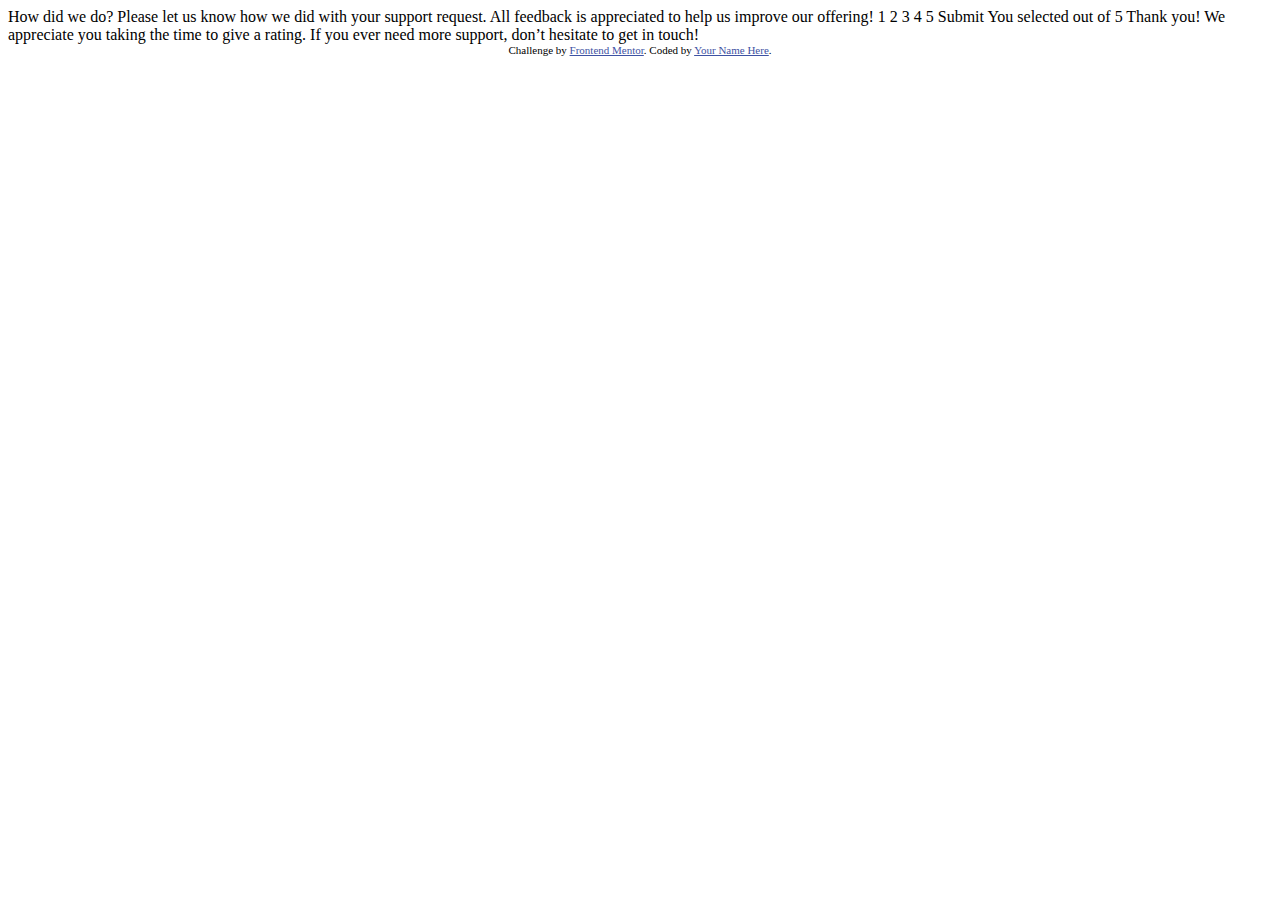
==== index.html @ ed998feb "actualizacion v1" ====
<!DOCTYPE html>
<html lang="en">
<head>
  <meta charset="UTF-8">
  <meta name="viewport" content="width=device-width, initial-scale=1.0"> <!-- displays site properly based on user's device -->

  <link rel="icon" type="image/png" sizes="32x32" href="./images/favicon-32x32.png">
  
  <title>Frontend Mentor | Interactive rating component</title>

  <!-- Feel free to remove these styles or customise in your own stylesheet 👍 -->
  <style>
    .attribution { font-size: 11px; text-align: center; }
    .attribution a { color: hsl(228, 45%, 44%); }
  </style>
</head>
<body>

  <!-- Rating state start -->

  How did we do?

  Please let us know how we did with your support request. All feedback is appreciated 
  to help us improve our offering!

  1 2 3 4 5

  Submit

  <!-- Rating state end -->

  <!-- Thank you state start -->

  You selected <!-- Add rating here --> out of 5

  Thank you!

  We appreciate you taking the time to give a rating. If you ever need more support, 
  don’t hesitate to get in touch!

  <!-- Thank you state end -->

  
  <div class="attribution">
    Challenge by <a href="https://www.frontendmentor.io?ref=challenge" target="_blank">Frontend Mentor</a>. 
    Coded by <a href="#">Your Name Here</a>.
  </div>
</body>
</html>
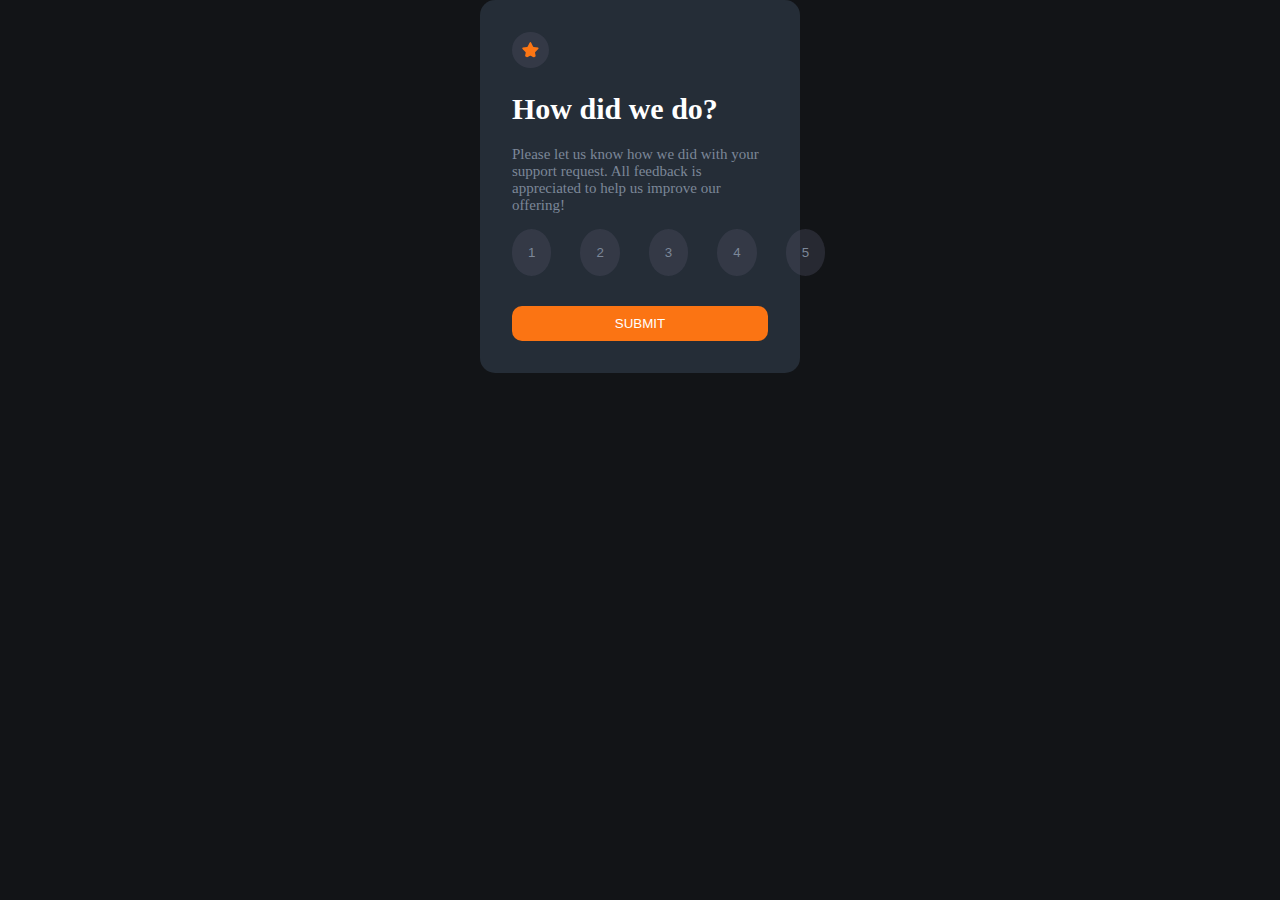
==== commit a54f667c: "actualizacion v2" ====
--- a/index.html
+++ b/index.html
@@ -1,49 +1,43 @@
 <!DOCTYPE html>
 <html lang="en">
 <head>
-  <meta charset="UTF-8">
-  <meta name="viewport" content="width=device-width, initial-scale=1.0"> <!-- displays site properly based on user's device -->
-
-  <link rel="icon" type="image/png" sizes="32x32" href="./images/favicon-32x32.png">
-  
-  <title>Frontend Mentor | Interactive rating component</title>
-
-  <!-- Feel free to remove these styles or customise in your own stylesheet 👍 -->
-  <style>
-    .attribution { font-size: 11px; text-align: center; }
-    .attribution a { color: hsl(228, 45%, 44%); }
-  </style>
+    <meta charset="UTF-8">
+    <meta http-equiv="X-UA-Compatible" content="IE=edge">
+    <meta name="viewport" content="width=device-width, initial-scale=1.0">
+    <title>nteractive rating component</title>
+    <link rel="stylesheet" href="./style.css">
 </head>
 <body>
+    <div class="container">
+        <div class="fom-container">
+            <div class="icon-star">
+                <img src="./images/icon-star.svg" alt="" class="logo-star">
+            </div>
+    
+            <div class="title">
+                <h1>How did we do?</h1>
+            </div>
+    
+            <div class="text">
+                <p>Please let us know how we did with your support request. All feedback is appreciated 
+                    to help us improve our offering!</p>
+            </div>
+    
+            <div class="buttom-number">
+                <button>1</button>
+                <button>2</button>
+                <button>3</button>
+                <button>4</button>
+                <button>5</button>
+            </div>
+            
+            <div class="buttom-submit">
+                <button>Submit</button>
+            </div>
+    
+        </div>
+    </div>
 
-  <!-- Rating state start -->
-
-  How did we do?
-
-  Please let us know how we did with your support request. All feedback is appreciated 
-  to help us improve our offering!
-
-  1 2 3 4 5
-
-  Submit
-
-  <!-- Rating state end -->
-
-  <!-- Thank you state start -->
-
-  You selected <!-- Add rating here --> out of 5
-
-  Thank you!
-
-  We appreciate you taking the time to give a rating. If you ever need more support, 
-  don’t hesitate to get in touch!
-
-  <!-- Thank you state end -->
-
-  
-  <div class="attribution">
-    Challenge by <a href="https://www.frontendmentor.io?ref=challenge" target="_blank">Frontend Mentor</a>. 
-    Coded by <a href="#">Your Name Here</a>.
-  </div>
+    <script src="./main.js"></script>
 </body>
 </html>--- a/style.css
+++ b/style.css
@@ -0,0 +1,120 @@
+:root {
+    --orange: hsl(25, 97%, 53%);
+    --white: hsl(0, 0%, 100%);
+    --Light-Grey: hsl(217, 12%, 63%);
+    --Medium-Grey: hsl(216, 12%, 54%);
+    --Dark-Blue: hsl(213, 19%, 18%);
+    --Very-Dark-Blue: hsl(216, 12%, 8%);
+    --grey : rgba(80, 80, 100, 0.348);
+}
+
+body {
+    margin: 0;
+    background-color: var(--Very-Dark-Blue);
+}
+
+.container, .container2{
+    display: grid;
+    place-items: center;
+}
+.fom-container {
+    background-color: var(--Dark-Blue);
+    width: 20%;
+    padding: 2rem;
+    border-radius: 15px;
+}
+
+.icon-star img {
+    background-color: rgba(80, 80, 100, 0.348);
+    padding: 10px;
+    border-radius: 50%;
+
+}
+
+.title {
+    color: var(--white);
+    font-size: 15px;
+}
+
+.text {
+    color: var(--Medium-Grey);
+    font-size: 15px;
+}
+
+.buttom-number {
+    display: flex;
+    gap: 29px;
+}
+
+.buttom-number button {
+    background-color: rgba(80, 80, 100, 0.348);
+    border: none;
+    display: block;
+    padding: 16px;
+    border-radius: 50%;
+    color: var(--Medium-Grey);
+    width: 100%;
+
+}
+.buttom-number button:hover {
+    background-color: var(--orange);
+    color: var(--white);
+}
+.buttom-number button:active {
+    background-color: var(--Light-Grey);
+}
+button {
+    cursor: pointer;
+}
+
+.buttom-submit {
+    display: flex;
+    justify-content: center;
+    padding-top: 30px;
+}
+
+.buttom-submit button {
+    width: 100%;
+    border-radius: 10px;
+    border: none;
+    padding: 10px;
+    background-color: var(--orange);
+    text-transform: uppercase;
+    color: var(--white);
+}
+.buttom-submit button:hover{
+    background-color: var(--white);
+    color: var(--orange);
+}
+
+/* state select */
+
+.fom-container2 {
+    background-color: var(--Dark-Blue);
+    width: 20%;
+    padding: 2rem;
+    border-radius: 15px;
+    text-align: center;
+}
+
+.selected p  {
+    color: var(--orange);
+    background-color: var(--grey);
+    padding: 5px;
+    margin-right: 70px;
+    margin-left: 70px;
+    border-radius: 10px;
+}
+
+.title2 h1 {
+    color: var(--white);
+}
+
+.text2 {
+    color: var(--Medium-Grey);
+    font-size: 15px;
+}
+
+
+
+
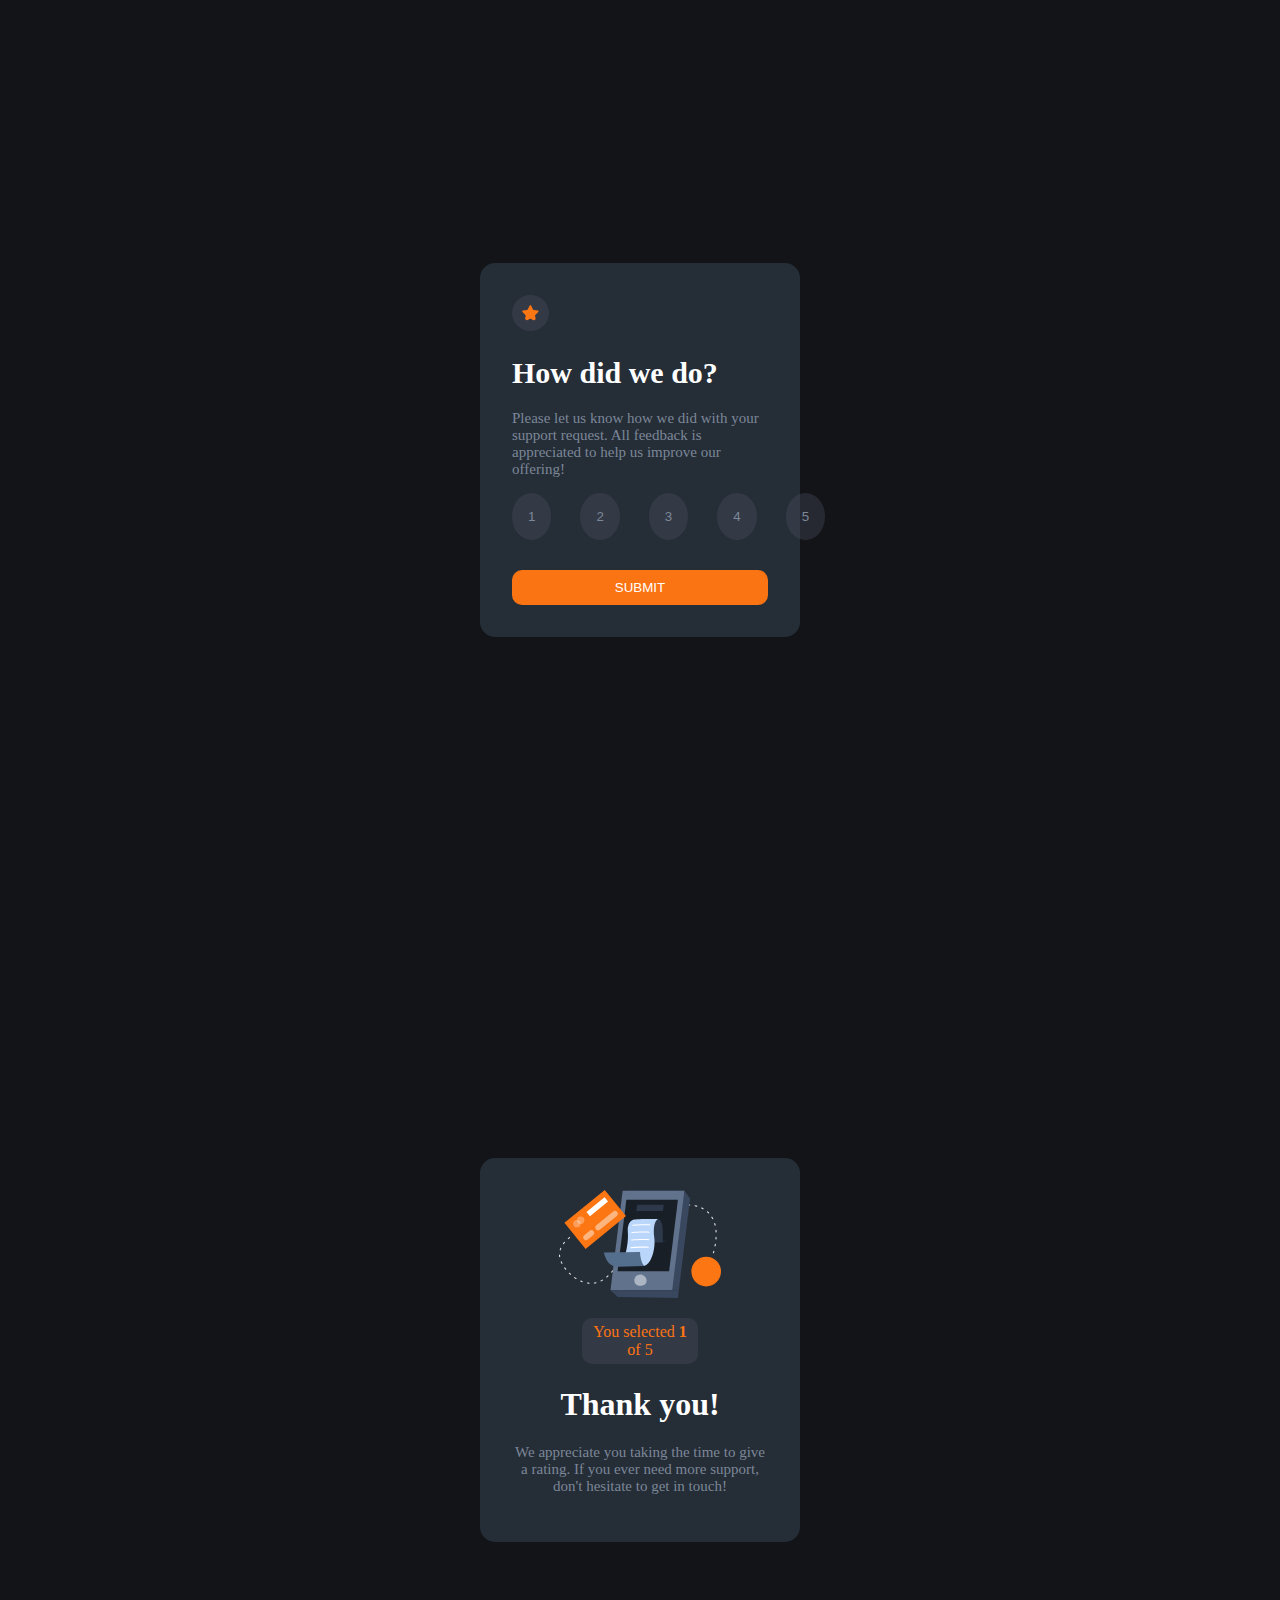
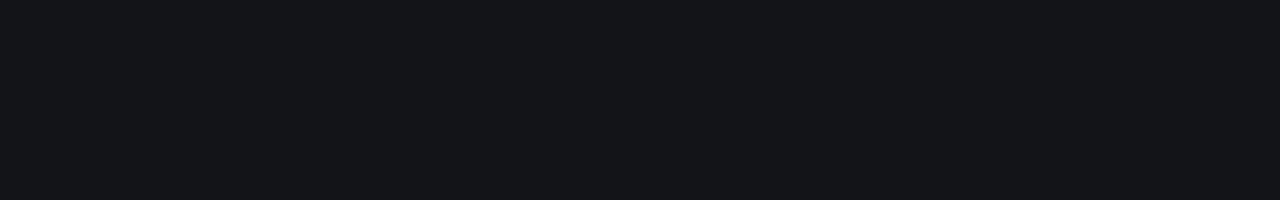
==== commit 2f2d23d5: "actualizacion v3" ====
--- a/index.html
+++ b/index.html
@@ -9,7 +9,7 @@
 </head>
 <body>
     <div class="container">
-        <div class="fom-container">
+        <div class="fom-container ">
             <div class="icon-star">
                 <img src="./images/icon-star.svg" alt="" class="logo-star">
             </div>
@@ -24,11 +24,11 @@
             </div>
     
             <div class="buttom-number">
-                <button>1</button>
-                <button>2</button>
-                <button>3</button>
-                <button>4</button>
-                <button>5</button>
+                <button id="btn">1</button>
+                <button id="btn">2</button>
+                <button id="btn">3</button>
+                <button id="btn">4</button>
+                <button id="btn">5</button>
             </div>
             
             <div class="buttom-submit">
@@ -38,6 +38,24 @@
         </div>
     </div>
 
+    <!-- state -->
+
+    <div class="container2 ">
+        <div class="fom-container2">
+            <img src="./images/illustration-thank-you.svg" alt="">
+            <div class="selected">
+                <p>You selected <strong>1</strong> of 5</p>
+            </div>
+            <div class="title2">
+                <h1>Thank you!</h1>
+            </div>
+            <div class="text2">
+                <p> We appreciate you taking the time to give a rating. If you ever need more support,
+                    don't hesitate to get in touch!</p>
+            </div>
+        </div>
+    </div>
+
     <script src="./main.js"></script>
 </body>
 </html>--- a/style.css
+++ b/style.css
@@ -5,7 +5,7 @@
     --Medium-Grey: hsl(216, 12%, 54%);
     --Dark-Blue: hsl(213, 19%, 18%);
     --Very-Dark-Blue: hsl(216, 12%, 8%);
-    --grey : rgba(80, 80, 100, 0.348);
+    --grey: rgba(80, 80, 100, 0.348);
 }
 
 body {
@@ -13,10 +13,20 @@
     background-color: var(--Very-Dark-Blue);
 }
 
-.container, .container2{
-    display: grid;
-    place-items: center;
+.inactive {
+    display: none;
 }
+
+.container,
+.container2 {
+    width: 100%;
+    height: 100vh;
+    display: flex;
+    justify-content: center;
+    align-items: center;
+}
+
+
 .fom-container {
     background-color: var(--Dark-Blue);
     width: 20%;
@@ -56,13 +66,16 @@
     width: 100%;
 
 }
+
 .buttom-number button:hover {
     background-color: var(--orange);
     color: var(--white);
 }
+
 .buttom-number button:active {
     background-color: var(--Light-Grey);
 }
+
 button {
     cursor: pointer;
 }
@@ -82,7 +95,8 @@
     text-transform: uppercase;
     color: var(--white);
 }
-.buttom-submit button:hover{
+
+.buttom-submit button:hover {
     background-color: var(--white);
     color: var(--orange);
 }
@@ -95,9 +109,10 @@
     padding: 2rem;
     border-radius: 15px;
     text-align: center;
+    
 }
 
-.selected p  {
+.selected p {
     color: var(--orange);
     background-color: var(--grey);
     padding: 5px;
@@ -113,8 +128,4 @@
 .text2 {
     color: var(--Medium-Grey);
     font-size: 15px;
-}
-
-
-
-
+}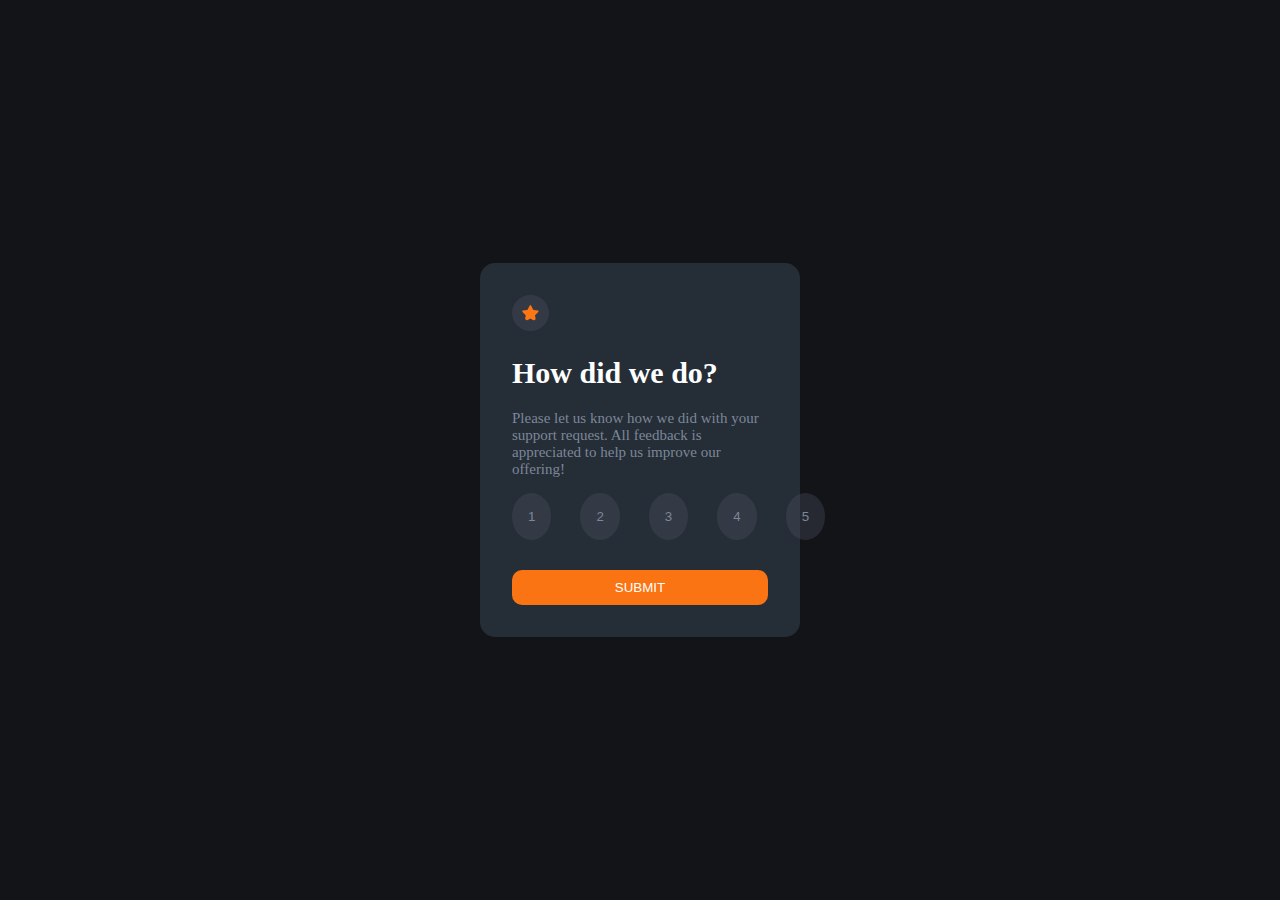
==== commit 74780f4a: "actualizacion v4" ====
--- a/index.html
+++ b/index.html
@@ -9,7 +9,7 @@
 </head>
 <body>
     <div class="container">
-        <div class="fom-container ">
+        <div class="fom-container1 ">
             <div class="icon-star">
                 <img src="./images/icon-star.svg" alt="" class="logo-star">
             </div>
@@ -24,11 +24,11 @@
             </div>
     
             <div class="buttom-number">
-                <button id="btn">1</button>
-                <button id="btn">2</button>
-                <button id="btn">3</button>
-                <button id="btn">4</button>
-                <button id="btn">5</button>
+                <button id="btn1">1</button>
+                <button id="btn2">2</button>
+                <button id="btn3">3</button>
+                <button id="btn4">4</button>
+                <button id="btn5">5</button>
             </div>
             
             <div class="buttom-submit">
@@ -41,7 +41,7 @@
     <!-- state -->
 
     <div class="container2 ">
-        <div class="fom-container2">
+        <div class="fom-container2 inactive">
             <img src="./images/illustration-thank-you.svg" alt="">
             <div class="selected">
                 <p>You selected <strong>1</strong> of 5</p>
--- a/style.css
+++ b/style.css
@@ -17,6 +17,9 @@
     display: none;
 }
 
+.container {
+    position: absolute;
+}
 .container,
 .container2 {
     width: 100%;
@@ -27,7 +30,7 @@
 }
 
 
-.fom-container {
+.fom-container1 {
     background-color: var(--Dark-Blue);
     width: 20%;
     padding: 2rem;
@@ -72,7 +75,7 @@
     color: var(--white);
 }
 
-.buttom-number button:active {
+.buttom-number button:focus {
     background-color: var(--Light-Grey);
 }
 
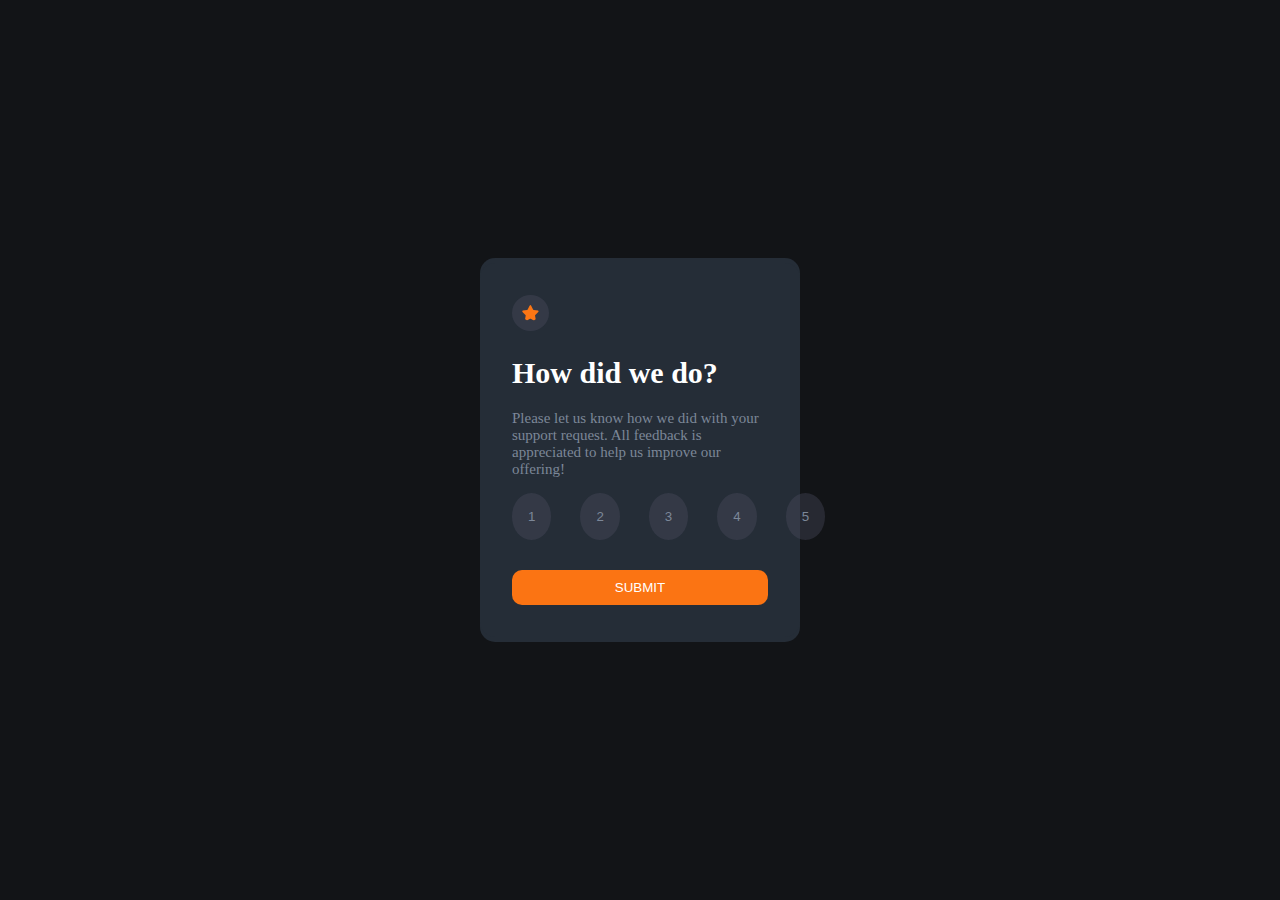
==== commit 94bad6cc: "actualizacion final" ====
--- a/index.html
+++ b/index.html
@@ -1,5 +1,6 @@
 <!DOCTYPE html>
 <html lang="en">
+
 <head>
     <meta charset="UTF-8">
     <meta http-equiv="X-UA-Compatible" content="IE=edge">
@@ -7,44 +8,45 @@
     <title>nteractive rating component</title>
     <link rel="stylesheet" href="./style.css">
 </head>
+
 <body>
     <div class="container">
-        <div class="fom-container1 ">
+        <div class="fom-container1" id="container1">
             <div class="icon-star">
                 <img src="./images/icon-star.svg" alt="" class="logo-star">
             </div>
-    
+
             <div class="title">
                 <h1>How did we do?</h1>
             </div>
-    
+
             <div class="text">
-                <p>Please let us know how we did with your support request. All feedback is appreciated 
+                <p>Please let us know how we did with your support request. All feedback is appreciated
                     to help us improve our offering!</p>
             </div>
-    
-            <div class="buttom-number">
+
+            <div class="buttom-number" id="botones">
                 <button id="btn1">1</button>
                 <button id="btn2">2</button>
                 <button id="btn3">3</button>
                 <button id="btn4">4</button>
                 <button id="btn5">5</button>
             </div>
-            
-            <div class="buttom-submit">
+
+            <div class="buttom-submit" id="botonsubmit">
                 <button>Submit</button>
             </div>
-    
+
         </div>
     </div>
 
     <!-- state -->
 
     <div class="container2 ">
-        <div class="fom-container2 inactive">
+        <div class="fom-container2 ">
             <img src="./images/illustration-thank-you.svg" alt="">
             <div class="selected">
-                <p>You selected <strong>1</strong> of 5</p>
+                <p>You selected <strong id="strong">1</strong> of 5</p>
             </div>
             <div class="title2">
                 <h1>Thank you!</h1>
@@ -58,4 +60,5 @@
 
     <script src="./main.js"></script>
 </body>
+
 </html>